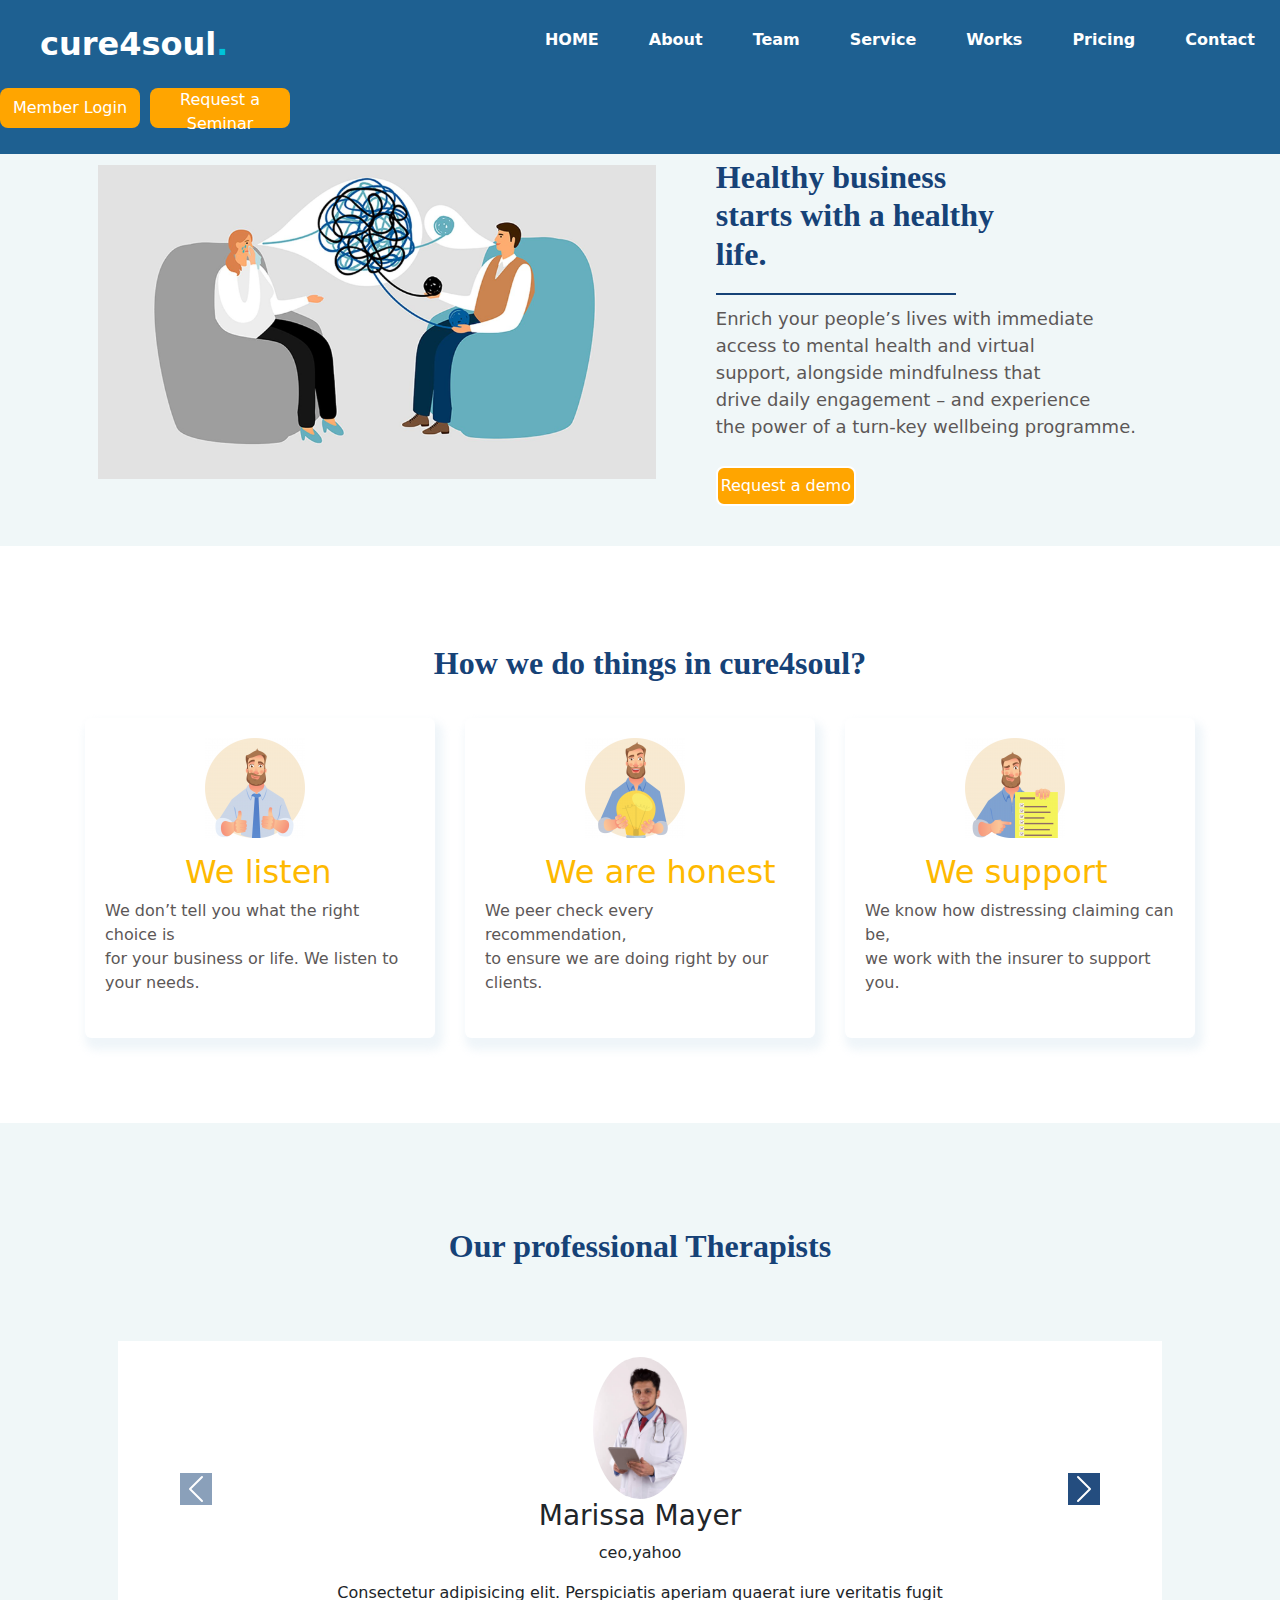
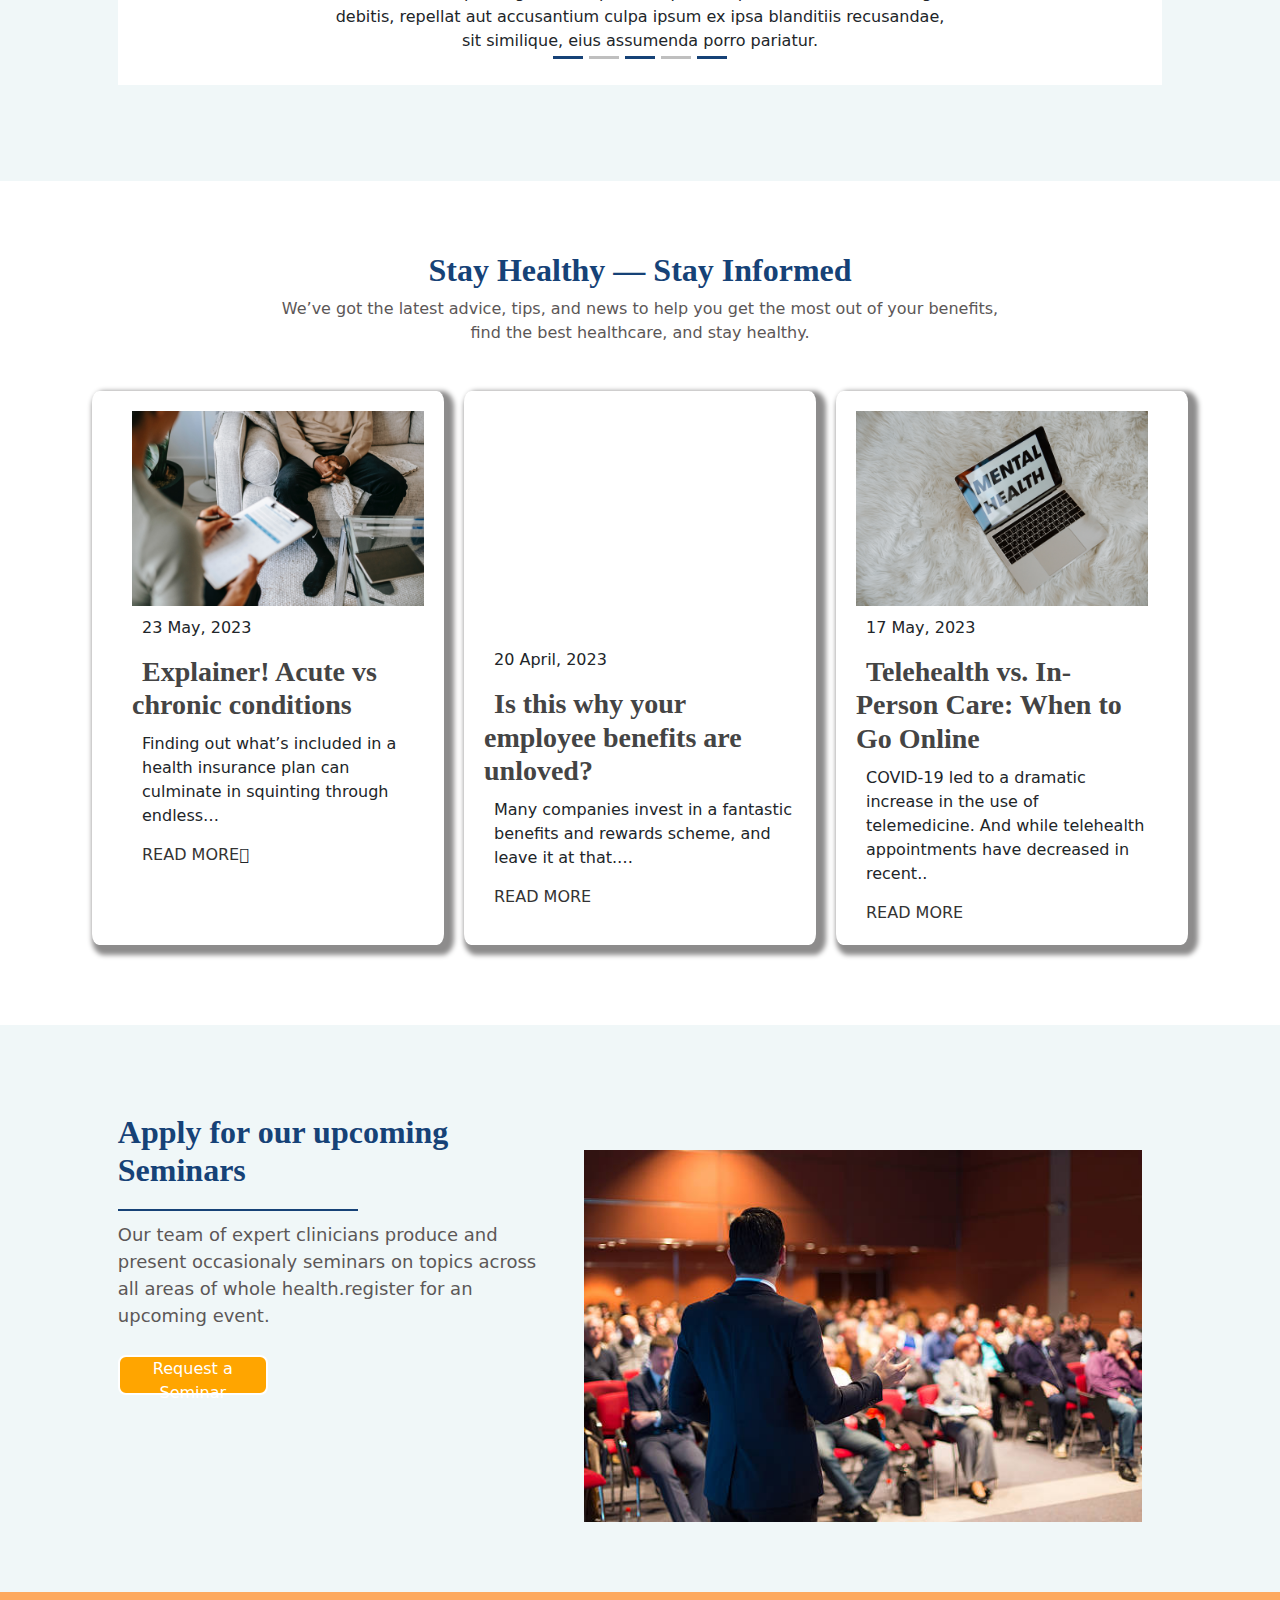
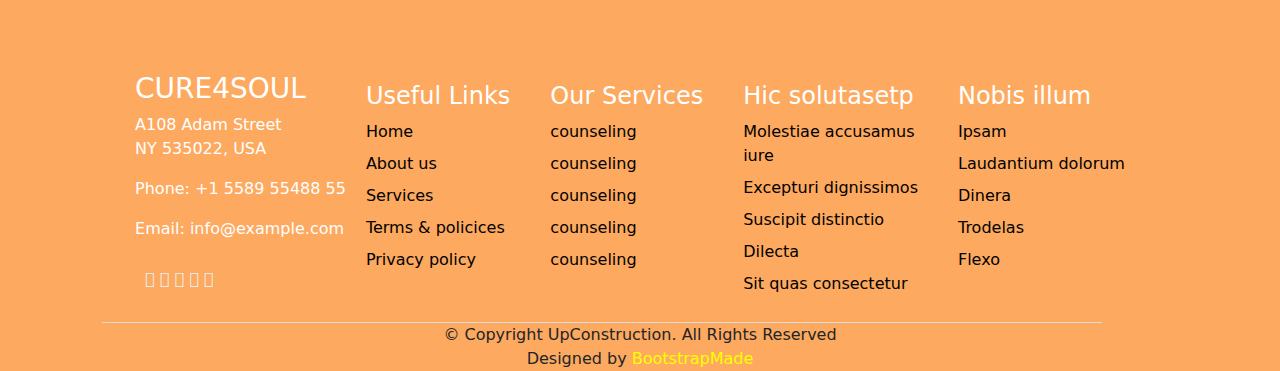
==== home page/home.html @ ed997314 "hh" ====
<!DOCTYPE html>
<html>
    <head>
        <link rel="stylesheet" href="css/bootstrap.min.css">
        <link rel="stylesheet" href="css/main.css">
        <link rel="styleshteet" href="css/all.min.css">
        <link rel="stylesheet" href="css/fontawesome.min.css">
        <script src="js/bootstrap.min.js"></script>
        <script src="js/popper.min.js"></script>
        <title>cure4soul</title>
        <style>  .navbar{
            display: flex;
            justify-content: space-between;
            
            align-items: center;
            position: fixed;
            left:0px;
            right: 0px;
            }
        .navbar ul{display: flex;
            list-style: none;
        justify-content: flex-end;
        }
        .navbar ul li{padding: 20px;
        }
        .navbar ul li a{text-decoration:none;
        font-weight: 600;
        margin:5px;
        color: white;
    
    }
    .navbar ul li a:hover{color: gray;}
    .nav-buttons{margin-right: 40px; padding-bottom: 10px;}
    .btn1 button {
        background-color: orange;
        width: 140px;
        height: 40px;
        border-radius: 8px;
        border-style: none;
       
        
    }
    .btn1 button:hover{background-color: #fad263;}
    .btn1 button a{text-decoration: none;
    color: white;}
    </style>
    </head>
    <body>
        
       <!--navbar--> 
    <section class="nav" >
        <div class="navbar"style="background-color:#1e6091;">
            <h2 style="color: white; font-weight: bold; padding-left: 40px;">cure4soul<span class="dot" style="color: #00c3da;">.</span></h2>
    
            <ul>
                <li><a href="#home" style="color:white ">HOME</a></li>
                <li><a href="#about">About</a></li>
                <li><a href="#team">Team</a></li>
                <li><a href="#service">Service</a></li>
                <li><a href="#client">Works</a></li>
                <li><a href="#prices">Pricing</a></li>
                <li><a href="#contact">Contact</a></li>
                
            </ul>
    
            <div class="nav-buttons" style="display: flex; justify-content: flex-end;">
                <div class="btn1" style="padding-right: 10px;"><button><a href="">Member Login</a></button></div>
                <div class="btn1"><button><a href="">Request a Seminar</a></button></div>
            <div>
    
              
    
            
        </div>
    </section>
    
    



            <!--shop-->
    <section class="shop" id="three" style="margin-top: 70px;padding-bottom:40px;background-color: #f0f7f8">
        <div class="container">
            <div class="shop-details" style="display: flex; justify-content:center;">
                <div class="shop-left" style="width: 50%;margin-right: 40px;">
                    <img src="images/therapy1.jpg" style="width: 100%;margin: auto;padding-top: 45px;">
                </div>

                <div class="shop-right">
                    <div class="shop-div">
                        <h2>Healthy business<br> starts with a healthy<br> life.</h2>
                        <div class="line2"
                            style="width:240px; height:2px;background-color:#164277; margin:20px 0px 0px 20px"></div>
                        <p>Enrich your people’s lives with immediate <br>
                            access to mental health and virtual <br>
                            support, alongside mindfulness that <br>
                             drive daily engagement – and experience<br>
                             the power of a turn-key wellbeing programme.</p>
                        
                        <div class="shop-about"><button><a href="">Request a demo</a></button></div>

                    </div>



                </div>
            </div>

        </div>
    </section> 
    
    <!--service-->
    <div class="title1" style="text-align: center; padding-top: 90px;">
        <h2>How we do things in cure4soul?</h2>
       
    </div>
    <section class="service">
        <div class="contanier">
            <div class="service-details" style="display: flex; justify-content:center;">
                <div class="div-space" style="padding: 15px;">
                    <div class="service-info">
                        <div class="service-img"><img src="images/how1.png"></div>
                        <h2 style="margin-left: 20px;"> We listen</h2>
                        
                        <p>We don’t tell you what the right choice is<br> for
                             your business or life. We listen to your needs.
                        </p>
                    </div>
                </div>
                <div class="div-space" style="padding: 15px;">
                    <div class="service-info">
                        <div class="service-img"><img src="images/how2.png"></div>
                        <h2> We are honest</h2>
                        
                        <p>We peer check every recommendation,<br>
                             to ensure we are doing right by our clients.
                        </p>
                    </div>
                </div>
                <div class="div-space" style="padding: 15px;">
                    <div class="service-info">
                        <div class="service-img"><img src="images/how3.png"></div>
                        <h2> We support</h2>
                        
                        <p>We know how distressing claiming can be,<br>
                             we work with the insurer to support you.
                        </p>
                    </div>
                </div>
                
                
            </div>
            
        </div>
    </section>




    <!--section work-->

    <section id="client" class="text-center py-5 px-5" style="background-color: #f0f7f8;margin-top: 70px;">
        <div class="container">
            <div class="row">
                <div class="col-12 text-center py-5 px-5">
                    <h2 class="client-title">Our professional Therapists</h2>

                    <div id="carouselExampleIndicators" class="carousel slide" data-bs-ride="carousel">
                        <div class="carousel-indicators">
                            <button type="button" data-bs-target="#carouselExampleIndicators" data-bs-slide-to="0"
                                class="active" aria-current="true" aria-label="Slide 1" style="background-color:#164277;"></button>
                            <button type="button" data-bs-target="#carouselExampleIndicators" data-bs-slide-to="1"
                                aria-label="Slide 2" style="background-color:grey; "></button>
                            <button type="button" data-bs-target="#carouselExampleIndicators" data-bs-slide-to="0"
                                class="active" aria-current="true" aria-label="Slide 1" style="background-color:#164277;"></button>
                            <button type="button" data-bs-target="#carouselExampleIndicators" data-bs-slide-to="1"
                                aria-label="Slide 2" style="background-color:grey; "></button>
                            <button type="button" data-bs-target="#carouselExampleIndicators" data-bs-slide-to="0"
                                class="active" aria-current="true" aria-label="Slide 1" style="background-color:#164277;"></button>
                            

                        </div>
                        <div class="carousel-inner">
                            <div class="carousel-item active text-center">
                                <div class="client-item  mt-5 py-3 px-5" style="background-color: #fff;">

                                    <div class="imgg">
                                        <img src="images/docc.jpg" style="width:10%; border-radius:50%;" ></div>
                                    <h3>Marissa Mayer</h3>
                                    <p>ceo,yahoo</p>
                                    <p>
                                    <p>Consectetur adipisicing elit. Perspiciatis aperiam quaerat iure veritatis fugit<br>
                                        debitis, repellat aut accusantium culpa ipsum ex ipsa blanditiis recusandae,<br> sit
                                        similique, eius assumenda porro pariatur.</p>
                                    </p>
                                </div>
                            </div>
                            <div class="carousel-item text-center">
                                <div class="client-item mt-5 py-3 px-5" style="background-color: #fff;">

                                    <img src="images/doc1.jpg"  style="width: 10%;border-radius: 50%;">
                                    <h3>Markzuckerberg</h3>
                                    <p>ceo & founder of facebook</p>
                                    <p>
                                    <p>Consectetur adipisicing elit. Perspiciatis aperiam quaerat iure veritatis fugit<br>
                                        debitis, repellat aut accusantium culpa ipsum ex ipsa blanditiis recusandae,<br> sit
                                        similique, eius assumenda porro pariatur.</p>
                                    </p>
                                </div>
                            </div>
                            <div class="carousel-item text-center">
                                <div class="client-item mt-5 py-3 px-5" style="background-color: #fff;">

                                    <img src="images/doc33.jpg"  style="width: 10%;border-radius: 50%;">
                                    <h3>kerberg</h3>
                                    <p>ceo & founder of facebook</p>
                                    <p>
                                    <p>Consectetur adipisicing elit. Perspiciatis aperiam quaerat iure veritatis fugit<br>
                                        debitis, repellat aut accusantium culpa ipsum ex ipsa blanditiis recusandae,<br> sit
                                        similique, eius assumenda porro pariatur.</p>
                                    </p>
                                </div>
                            </div>
                            <div class="carousel-item text-center">
                                <div class="client-item mt-5 py-3 px-5" style="background-color: #fff;">

                                    <img src="images/doc4.jpg"  style="width: 10%;border-radius: 50%;">
                                    <h3>Mark</h3>
                                    <p>ceo & founder of facebook</p>
                                    <p>
                                    <p>Consectetur adipisicing elit. Perspiciatis aperiam quaerat iure veritatis fugit<br>
                                        debitis, repellat aut accusantium culpa ipsum ex ipsa blanditiis recusandae,<br> sit
                                        similique, eius assumenda porro pariatur.</p>
                                    </p>
                                </div>
                            </div>
                            <div class="carousel-item text-center">
                                <div class="client-item mt-5 py-3 px-5" style="background-color: #fff;">

                                    <img src="images/doc55.jpg" style="width: 10%;border-radius: 50%;">
                                    <h3>Markkk</h3>
                                    <p>ceo & founder </p>
                                    <p>
                                    <p>Consectetur adipisicing elit. Perspiciatis aperiam quaerat iure veritatis fugit<br>
                                        debitis, repellat aut accusantium culpa ipsum ex ipsa blanditiis recusandae,<br> sit
                                        similique, eius assumenda porro pariatur.</p>
                                    </p>
                                </div>
                            </div>

                            <button class="carousel-control-prev" type="button"
                                data-bs-target="#carouselExampleIndicators" data-bs-slide="prev">
                                <span class="carousel-control-prev-icon" aria-hidden="true" style="background-color: #164277;"></span>
                                <span class="visually-hidden">Previous</span>
                            </button>
                            <button class="carousel-control-next" type="button"
                                data-bs-target="#carouselExampleIndicators" data-bs-slide="next">
                                <span class="carousel-control-next-icon" aria-hidden="true" style="background-color: #164277;"></span>
                                <span class="visually-hidden">Next</span>
                            </button>
                            <button class="carousel-control-next" type="button"
                                data-bs-target="#carouselExampleIndicators" data-bs-slide="next">
                                <span class="carousel-control-next-icon" aria-hidden="true" style="background-color: #164277;"></span>
                                <span class="visually-hidden">Next</span>
                            </button>
                            <button class="carousel-control-next" type="button"
                                data-bs-target="#carouselExampleIndicators" data-bs-slide="next">
                                <span class="carousel-control-next-icon" aria-hidden="true" style="background-color: #164277;"></span>
                                <span class="visually-hidden">Next</span>
                            </button>
                            <button class="carousel-control-next" type="button"
                                data-bs-target="#carouselExampleIndicators" data-bs-slide="next">
                                <span class="carousel-control-next-icon" aria-hidden="true" style="background-color: #164277;"></span>
                                <span class="visually-hidden">Next</span>
                            </button>





                        </div>

                    </div>


                </div>
            </div>
        </div>
        </div>
    </section>


 <!--our blog  section-->
        <div class="container" id="five" style="margin-top: 70px;">
            <div class="blog-text">
                <h2>Stay Healthy — Stay Informed</h2>
                <p style="padding-bottom: 20px;">We’ve got the latest advice, tips, and news to help you get the most out of your benefits,<br>
                     find the best healthcare, and stay healthy.</p>
               
             
                <div></div>
                <div></div>
            </div>
            <div class="blog-container" style="display: flex;justify-content: center;">
                <div class="blog">
                    <div class="inner" style="margin-left: 20px;">
                        <img src="images/pexels-alex-green-5699431.jpg">
                        <p style="margin-top:10px">23 May, 2023</p>
                        <h3 style="margin-bottom: 10px;"><a href="">Explainer! Acute vs chronic conditions </a></h3>
                        <p>Finding out what’s included in a health insurance plan can culminate in squinting through endless…  </p>
                        <a href="">READ MORE</a><span><i class="fas fa-arrow-circle-right"></i></i></span>
                    </div>
                </div>
                <div class="blog">
                    <div class="inner">
                        <iframe width="100%" height="220" src="https://www.youtube.com/embed/G0XUimJbz44" title="YouTube video player" frameborder="0" allow="accelerometer; autoplay; clipboard-write; encrypted-media; gyroscope; picture-in-picture; web-share" allowfullscreen></iframe>
                        <P style="margin-top:10px" >20 April, 2023</P>
                        <h3  style="margin-bottom: 10px;"><a href="">Is this why your employee benefits are unloved?</a></h3>
                        <p>Many companies invest in a fantastic benefits and rewards scheme, and leave it at that.…</p>
                        <a href="">READ MORE</a>
                    </div>
                </div>
                <div class="blog">
                    <div class="inner" style="margin-right: 20px;">
                        <img src="images/pexels-polina-zimmerman-3958406.jpg">
                        <P style="margin-top:10px">17 May, 2023</P>
                        <h3  style="margin-bottom: 10px;"><a href="">Telehealth vs. In-Person Care: When to Go Online</a></h3>
                        <p>COVID-19 led to a dramatic increase in the use of telemedicine. And while telehealth appointments have decreased in recent..</p>
                        <a href="">READ MORE</a>
                    </div>
                </div>
            </div>
            
            
        </div>

  

                <!--shop-->
    <section class="seminar" id="three" style="margin-top: 70px;padding-bottom:70px;background-color: #f0f7f8">
        <div class="container">
            <div class="seminar-details" style="display: flex; justify-content:center;">
                <div class="seminar-left">
                    <div class="seminar-div">
                        <h2>Apply for our upcoming Seminars</h2>
                        <div class="line2"
                            style="width:240px; height:2px;background-color:#164277; margin:20px 0px 0px 20px"></div>
                        <p>Our team of expert clinicians produce and present occasionaly
                             seminars on topics across all areas of whole health.register for an upcoming event.</p>
                        
                        <div class="seminar-about"><button><a href="">Request a Seminar</a></button></div>

                    </div>



                </div>
                <div class="seminar-left" style="width: 50%;margin-right: 40px;">
                    <img src="images/seminar.jpg" style="width: 100%;margin: auto;padding-top: 45px;">
                </div>

                
            </div>

        </div>
    </section> 
    

    <!--footer-->
    <section class="footer" style="width:100% ;height:100%;padding-top: 70px;background-color:#fda95f;">
        <div class="container-fluid">
          
              
                        <div class="footer-content" style="display: flex; justify-content:center;">
                            <div class="footer-text; padding:20px">

                                <h3 style="padding-top: 10px; color:white;font-size: 28px;">CURE4SOUL</h3>
                                <p style="color: white;">A108 Adam Street<br>
                                    NY 535022, USA</p>
                                <p style="color: white;">Phone: +1 5589 55488 55
                                </p>
                                <p style="color: white;">Email: info@example.com</p>
                                <div class="icons" style="padding: 10px; color:#e4f0f1;">
                                    <i class="fab fa-cloud"></i>
                                    <i class="fas fa-facebook"></i>
                                    <i class="fas fa-instagram"></i>
                                    <i class="fas fa-twitter"></i>
                                    <i class="fas fa-youtube"></i>
                                </div>

                            </div>
                            <div class="footer-2">
                                <h3>Useful Links</h3>
                                <h5><a href="">Home</a></h5>
                                <h5><a href="">About us</a></h5>
                                <h5><a href="">Services</a></h5>
                                <h5><a href="">Terms & policices</a></h5>
                                <h5><a href="">Privacy policy</a></h5>
                            </div>
                            <div class="footer-2">
                                <h3>Our Services</h3>
                                <h5><a href="">counseling</a></h5>
                                <h5><a href="">counseling</a></h5>
                                <h5><a href="">counseling</a></h5>
                                <h5><a href="">counseling</a></h5>
                                <h5><a href="">counseling</a></h5>
                            </div>
                            <div class="footer-2">
                                <h3>Hic solutasetp</h3>
                                <h5><a href="">Molestiae accusamus<br> iure</a></h5>
                                <h5><a href="">Excepturi dignissimos</a></h5>
                                <h5><a href="">Suscipit distinctio</a></h5>
                                <h5><a href="">Dilecta</a></h5>
                                <h5><a href="">Sit quas consectetur</a></h5>
                            </div>
                            <div class="footer-2">
                                <h3>Nobis illum</h3>
                                <h5><a href="">Ipsam</a></h5>
                                <h5><a href="">Laudantium dolorum</a></h5>
                                <h5><a href="">Dinera</a></h5>
                                <h5><a href="">Trodelas</a></h5>
                                <h5><a href="">Flexo</a></h5>
                            </div>

                        </div>
                        <div class="line" style="background-color:gainsboro; width: 1000px;height:1px;margin-left: 90px;"></div>
                        <div class="copyright" style="text-align: center;">
                            © Copyright UpConstruction. All Rights Reserved<br>
                            Designed by <span style="color:yellow"> BootstrapMade</span>
                        </div>

                    </div>

               
        </div>
    </section>
    </body>
</html>
---- home page/css/main.css ----
*{margin: 0;
    padding: 0;
    box-sizing: border-box;}


/*shop*/
.shop{padding-top: 50px;}
.shop-left img{width: 100%;
    margin-left: 60px;

}
.shop-left{
  
  width:40%
}
.shop-right{
    width: 40%;
margin-right: 40px;margin-top: 30px;
}

.shop-div h2{margin-top: 10px;
margin-left: 20px;
color:#164277;
font-family: BerlingskeSerif, Georgia, "Times New Roman", Times, serif;
margin-top: 0.5rem;
font-weight: bold;}
.shop-div p{margin-top: 10px;
    margin-left: 20px;
color:rgb(92, 87, 87);
font-size: 18px;}
.shop-about button{margin-top: 10px;
background-color: orange;
width:140px;
height: 40px;
border-color: white;
border-style: solid;
border-radius: 8px;
margin-left: 20px;
}
.shop-about button:hover{background-color: #fad263;}
.shop-about a{text-decoration: none;
color:white}

/*service*/
.div-line1{width: 220px;
    height: 6px;
    background-color: #a7a7a7;}
    .service-info h4{color: #feb900;}
    .div-line1:hover{background-color: #feb900;}
    .service-info{width: 350px;
    height:320px;
    padding: 20px;
    border-radius: 2%;
    border-color: rgb(187, 186, 186);
    box-shadow:4px 8px 8px 4px rgba(228, 239, 245, 0.6);
    }
.service-info:hover{width: 360px;
    height:330px;
    background-color: rgb(218, 236, 243);
}
    .service-info h2{padding-left: 60px;
        padding-top: 15px;
    color: #feb900;}
    .service-img {padding-left: 100px;}
    .service-info P{color:rgb(92, 87, 87);}
.title1 h2{margin-top: 10px;
    margin-left: 20px;
    color:#164277;
    font-family: BerlingskeSerif, Georgia, "Times New Roman", Times, serif;
    margin-top: 0.5rem;
    font-weight:bold;
margin-bottom: 20px;}

*{margin: 0;
padding: 0;
box-sizing: border-box;}
/*header*/
/*navbar*/
.navbar{background-color:#fff;
    display: flex;
    justify-content: space-between;
    padding:1;
    align-items: center;
    position: fixed;
    left:0px;
    right: 0px;
    z-index: 9999;}
.navbar ul{display: flex;
    list-style: none;
justify-content: flex-end;
}
.navbar ul li{padding: 20px;
}
.navbar ul li a{text-decoration: none;
color: black;
font-weight: 600;
margin:5px;}
.navbar ul li a:hover{color: gray;}
.header{height: 100vh;
background-image: url(images/bg-image-28.jpg);
background-size: cover;
background-position: center center;
}
/*doctor*/
.client-title{text-align: center;
    color:#164277;
font-family: BerlingskeSerif, Georgia, "Times New Roman", Times, serif;
margin-top: 0.5rem;
padding-bottom: 20px;
font-weight: bold}    
/*blog swction*/
.blog-text h2{text-align: center;
    color:#164277;
font-family: BerlingskeSerif, Georgia, "Times New Roman", Times, serif;
margin-top: 0.5rem;
font-weight: bold;}
    .blog-text p{text-align: center;
        color:rgb(92, 87, 87);}
    .blog{width:33.333%;
    float: left;
    padding:20px;
    margin: 10px;
    border-radius: 2%;
    border-style: solid grey;
    box-shadow: 5px 5px 5px 5px rgb(141, 140, 140);
   
   
}   
    .inner{background-color:white;
    text-align: left;
    }
    .inner p{ margin: 0 0 15px;
        margin-left: 10px;
    }
    .inner h3 a{color:#444444;
    text-decoration: none;
    font-weight: bold;
    font-family: var(--font-serif,serif);
    }
    .inner h3 a:hover{color: orange;}
    .inner a{color:#333333;
    text-decoration: none;
    margin-left: 10px;}
    .inner a:hover{color: #164277;}
    .blog img{width: 100%;}
    
    
/*seminar*/
.seminar{padding-top: 50px;}
.seminar-right img{width: 100%;
    margin-left: 60px;

}
.seminar-right{
  
  width:40%
}
.seminar-left{
    width: 40%;
    margin-right: 40px;margin-top: 30px;
}

.seminar-div h2{margin-top: 10px;
margin-left: 20px;
color:#164277;
font-family: BerlingskeSerif, Georgia, "Times New Roman", Times, serif;
margin-top: 0.5rem;
font-weight: bold;}
.seminar-div p{margin-top: 10px;
    margin-left: 20px;
color:rgb(92, 87, 87);
font-size: 18px;}
.seminar-about button{margin-top: 10px;
background-color: orange;
width:150px;
height: 40px;
border-color: white;
border-style: solid;
border-radius: 8px;
margin-left: 20px;
}
.seminar-about button:hover{background-color: #fad263;}
.seminar-about a{text-decoration: none;
color:white}
   
/*footer*/
.footer-text{padding-right: 15px;}
.footer-text h3{
    font-size:28px;
    
}
.footer-2{ padding: 20px;}
.footer-2 h3{font-size: 24px;
    color: white;

}
.footer-2 h5 a{color:black;
    text-decoration: none;
    font-size: 16px;
   
}
.footer-layer{    width: 100%;
    height: 100%;
    background-color: rgba(0, 0, 0, 0.6);
    color: antiquewhite;
    display: flex;
    align-items: center;
    justify-content: center;}
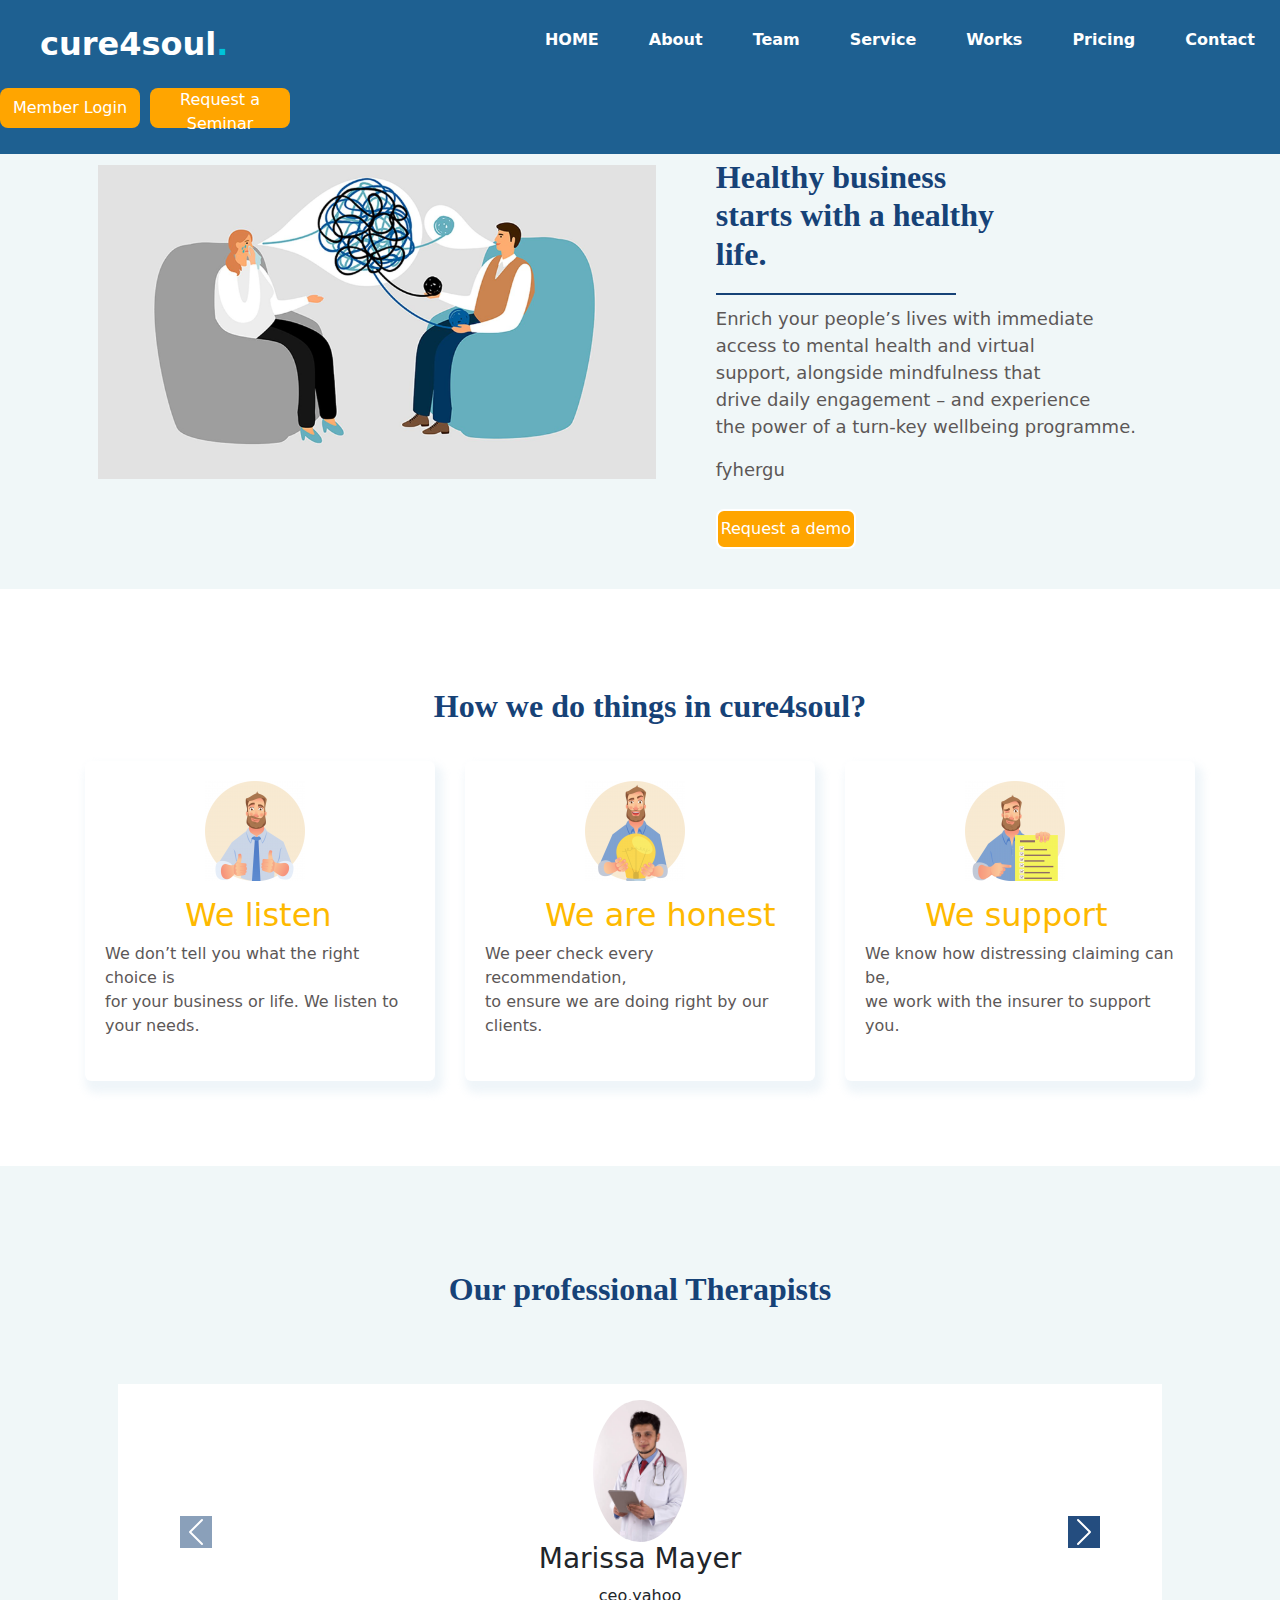
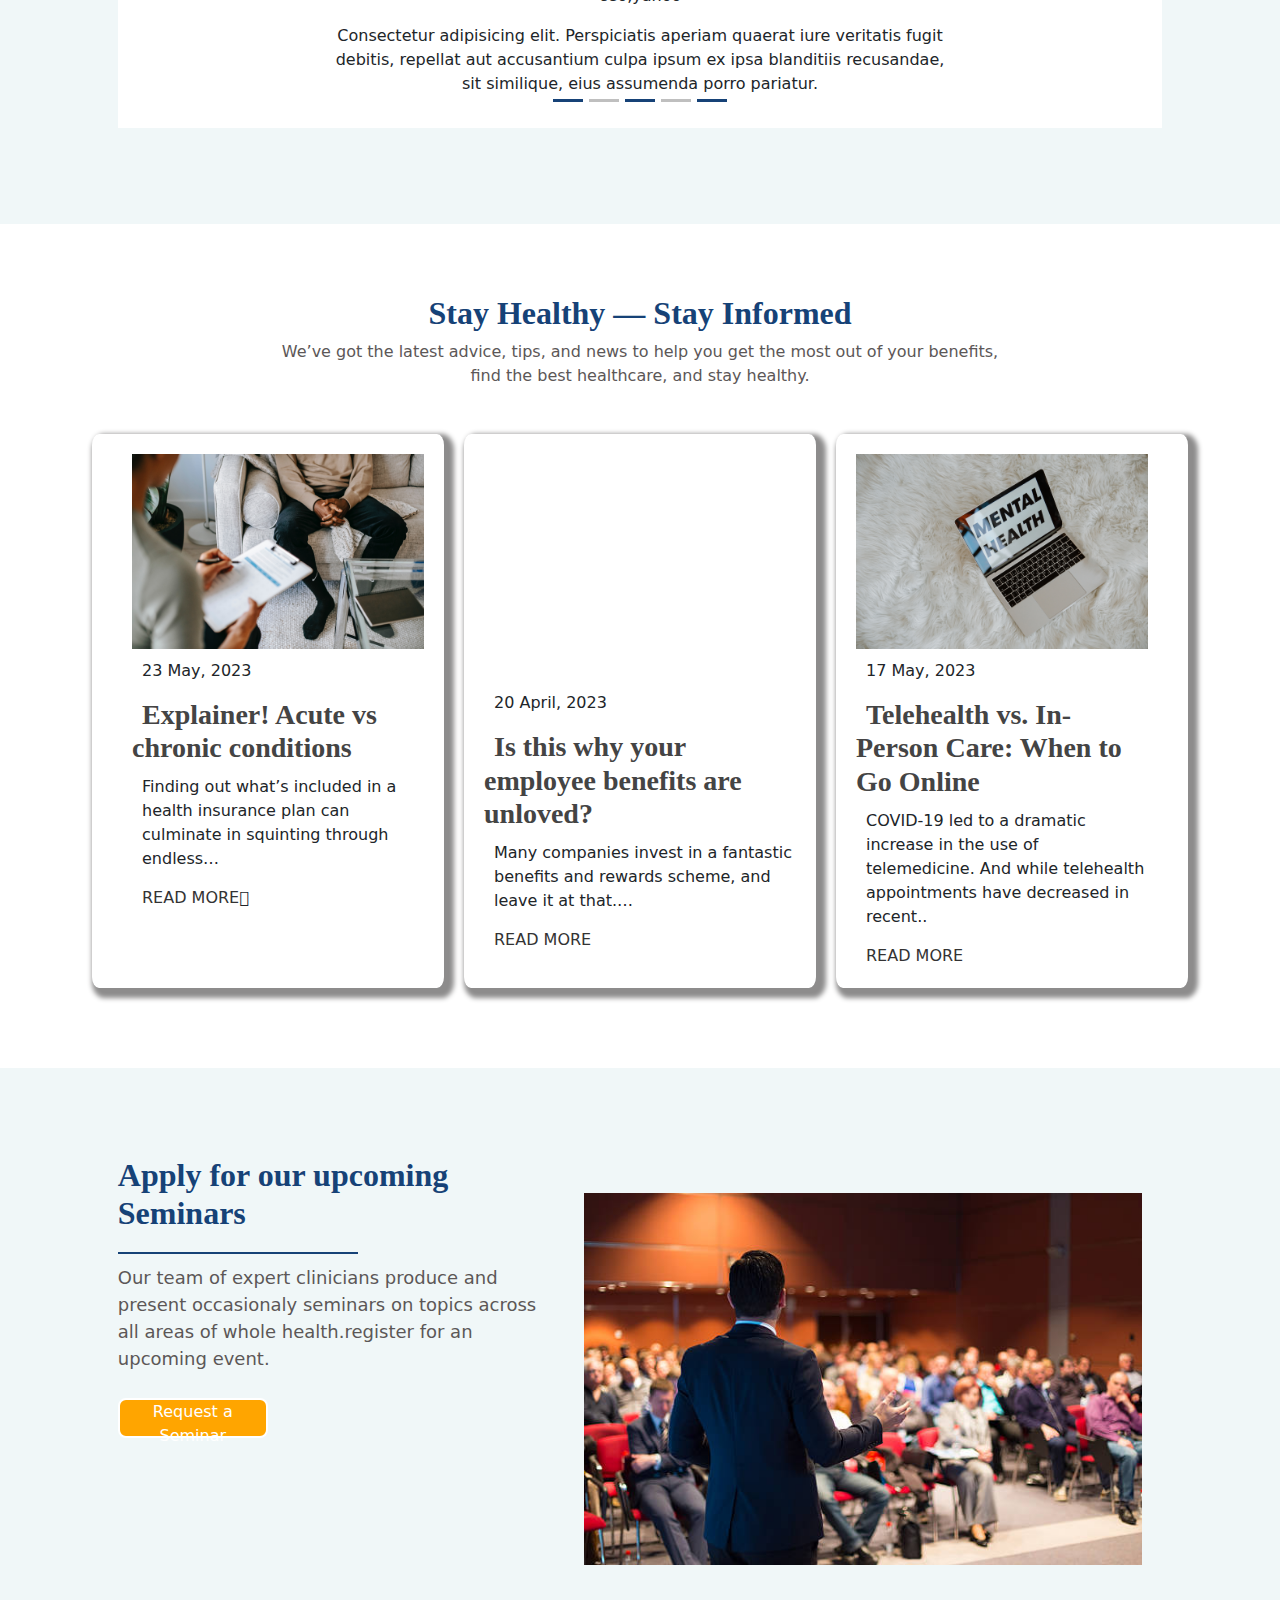
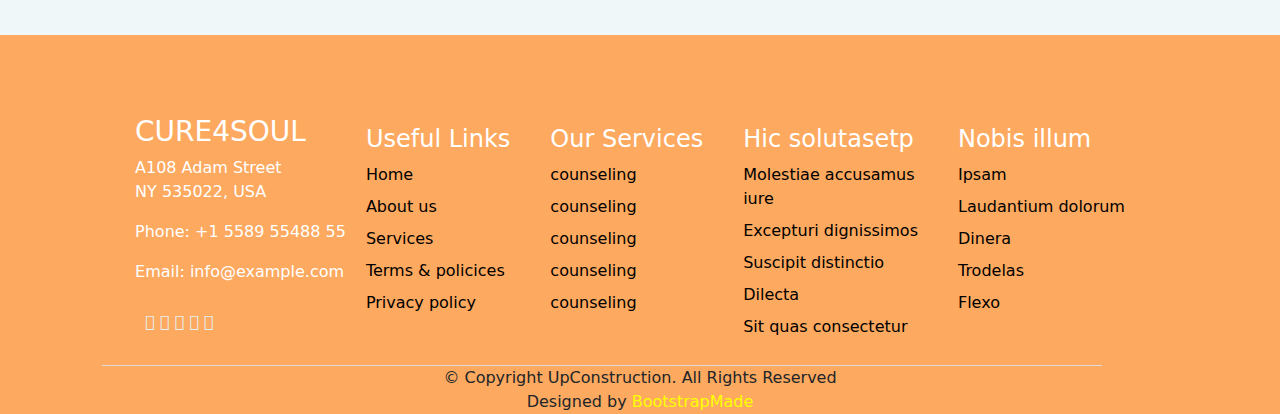
==== commit 0c5634e6: "hh" ====
--- a/home page/home.html
+++ b/home page/home.html
@@ -1,3 +1,4 @@
+
 <!DOCTYPE html>
 <html>
     <head>
@@ -96,6 +97,7 @@
                             support, alongside mindfulness that <br>
                              drive daily engagement – and experience<br>
                              the power of a turn-key wellbeing programme.</p>
+                        <p>fyhergu</p>
                         
                         <div class="shop-about"><button><a href="">Request a demo</a></button></div>
 
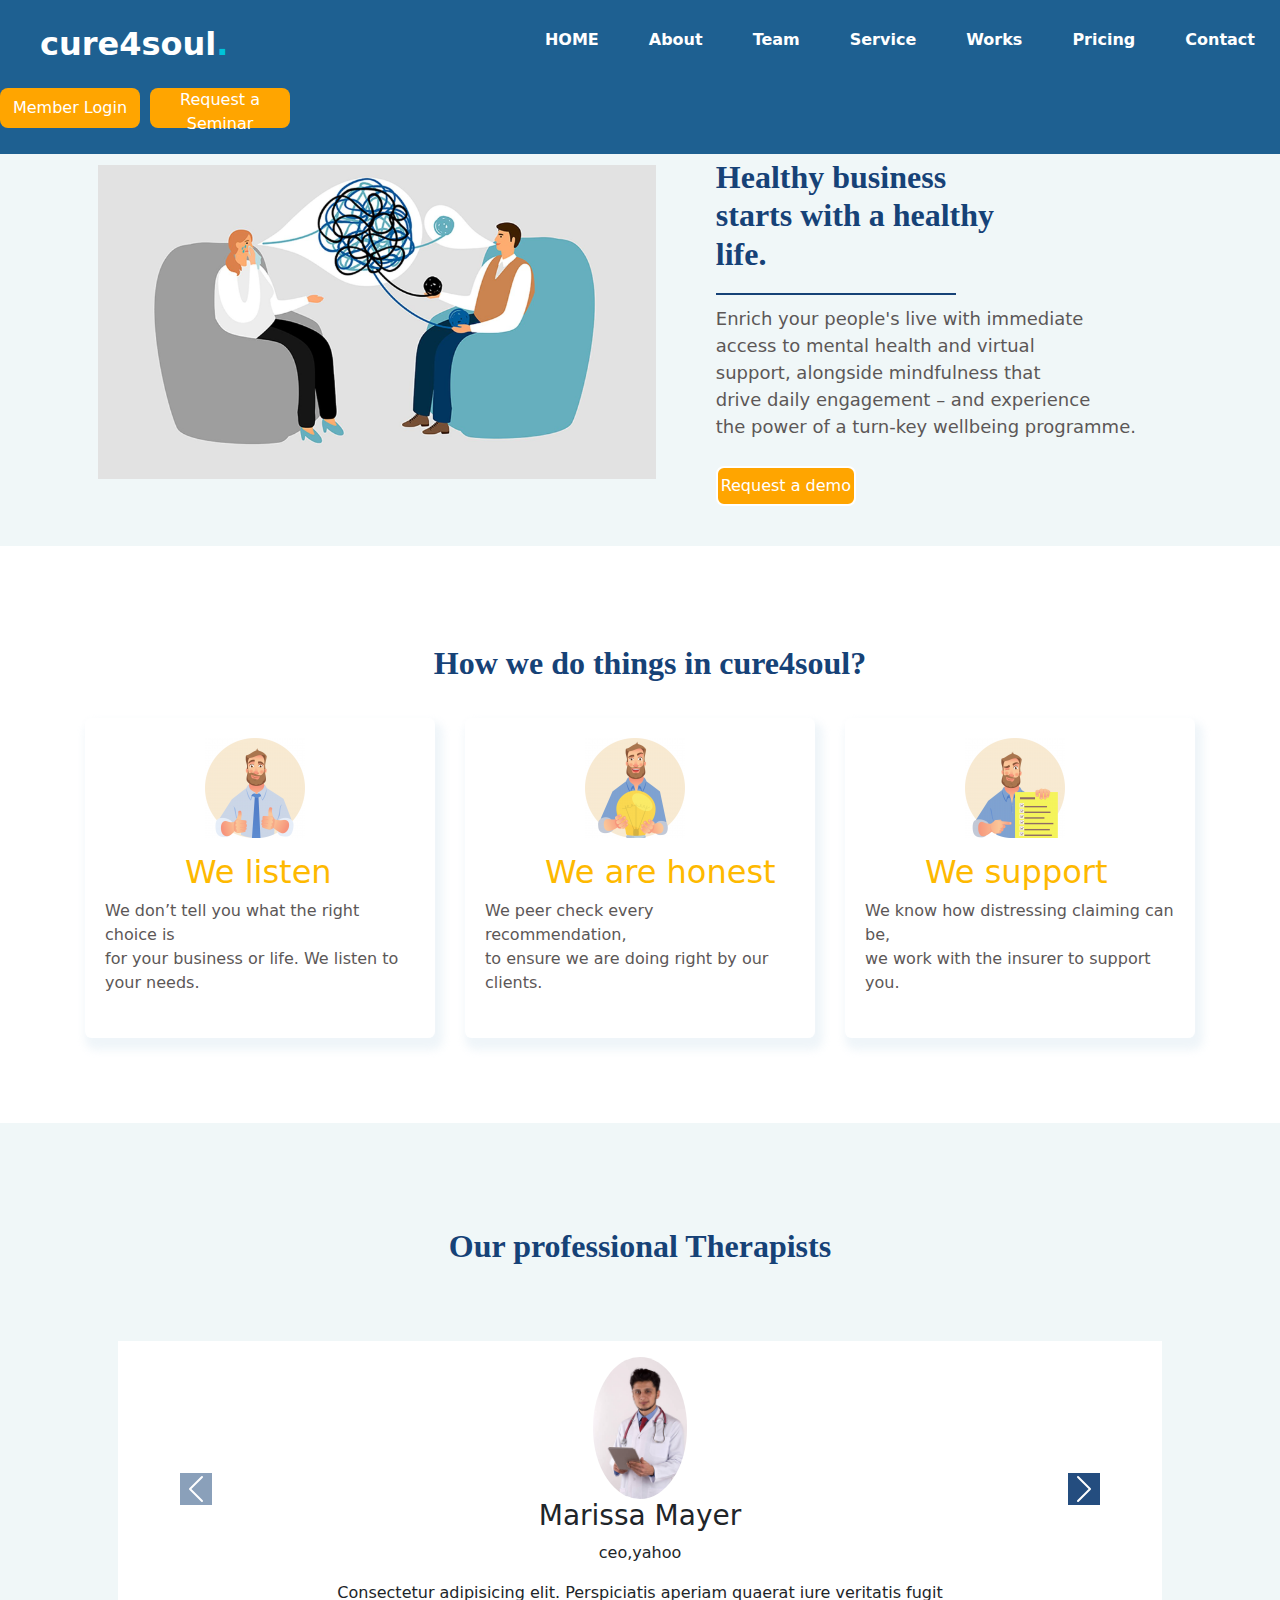
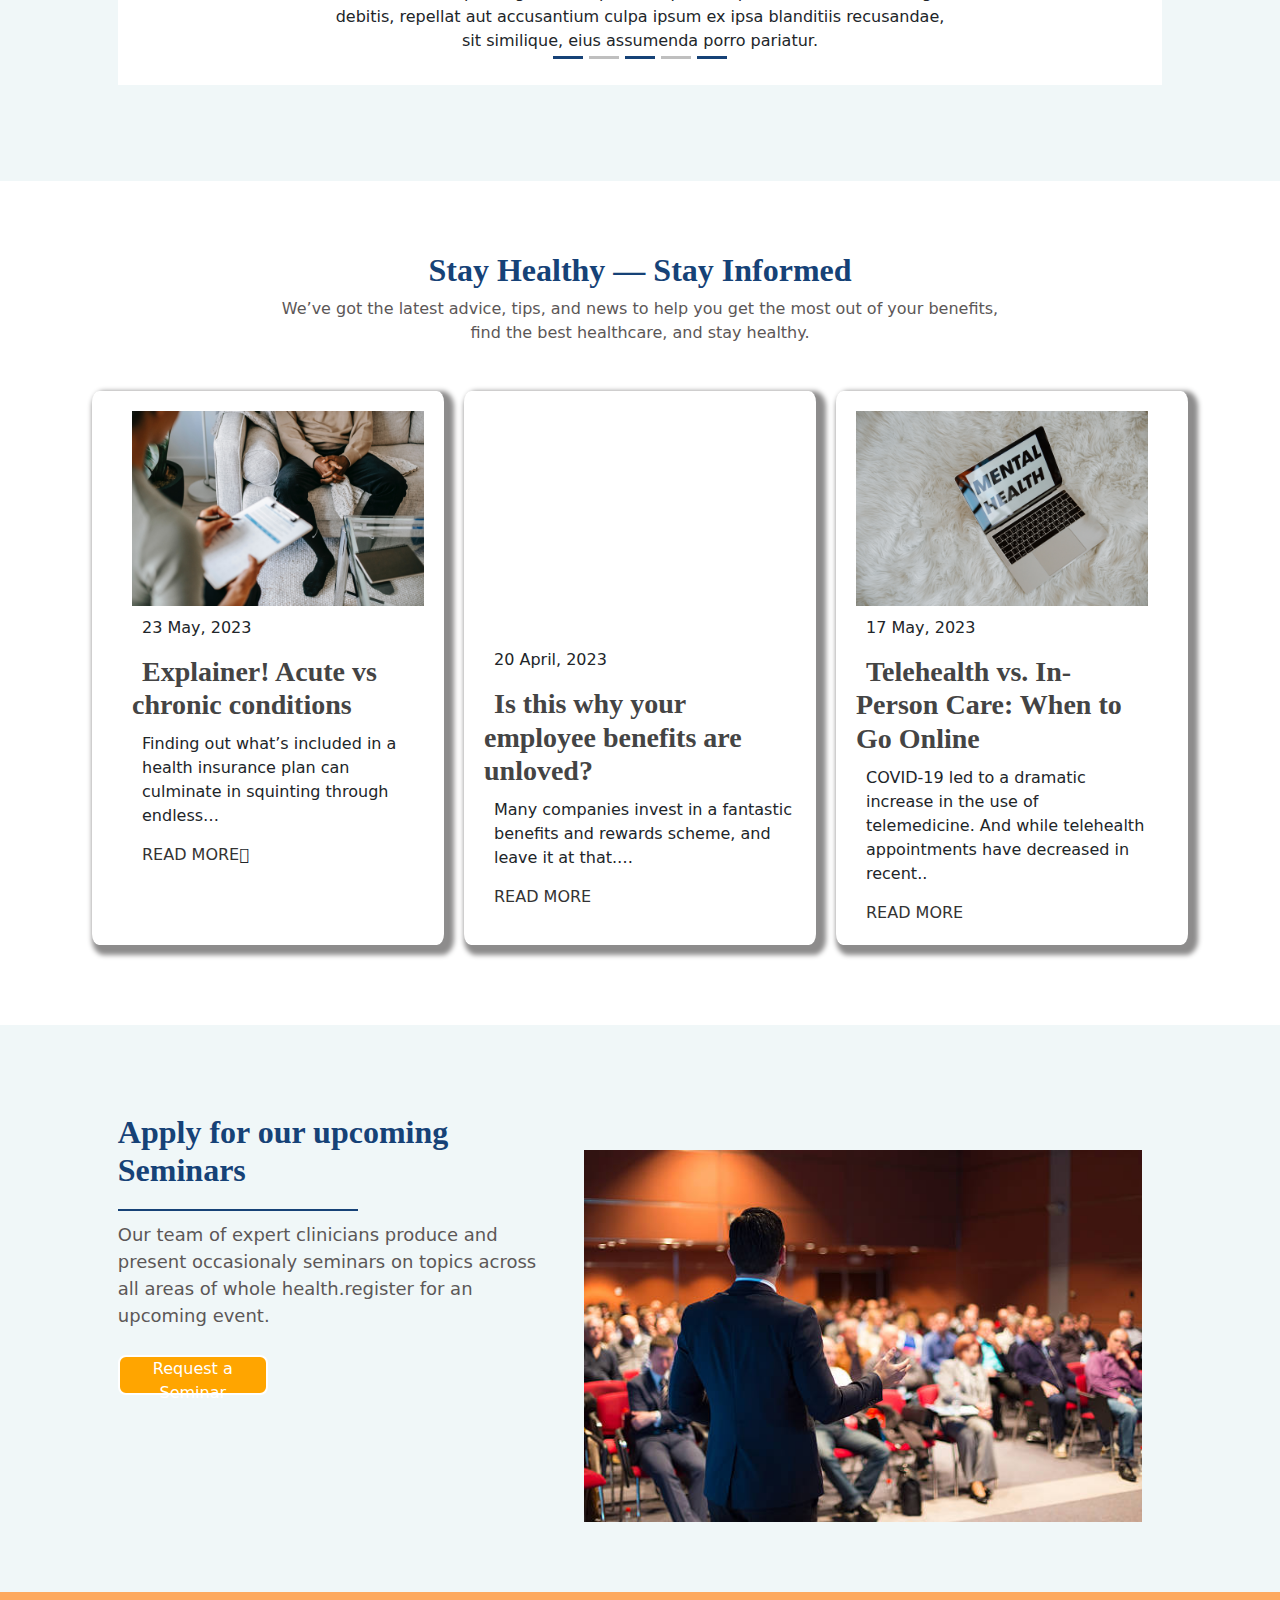
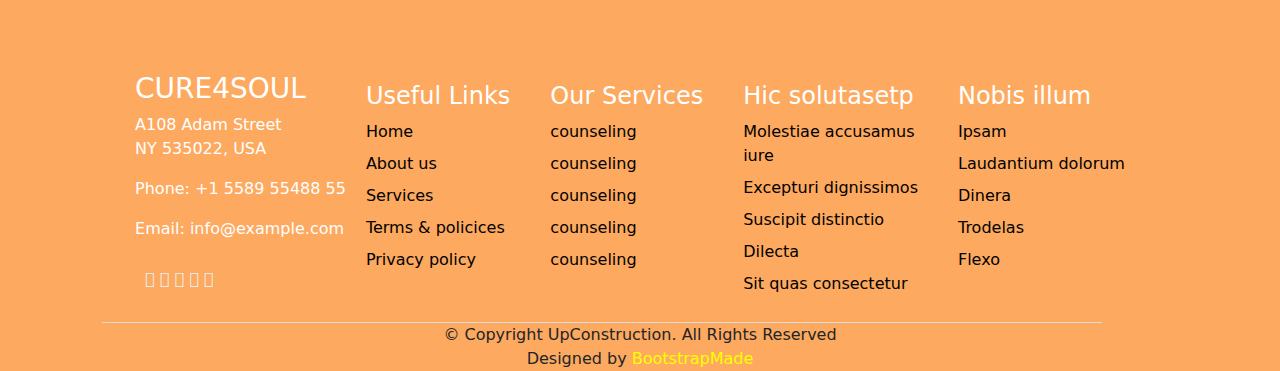
==== commit e1486b09: "tt" ====
--- a/home page/home.html
+++ b/home page/home.html
@@ -92,12 +92,12 @@
                         <h2>Healthy business<br> starts with a healthy<br> life.</h2>
                         <div class="line2"
                             style="width:240px; height:2px;background-color:#164277; margin:20px 0px 0px 20px"></div>
-                        <p>Enrich your people’s lives with immediate <br>
+                        <p>Enrich your people's live with immediate <br>
                             access to mental health and virtual <br>
                             support, alongside mindfulness that <br>
                              drive daily engagement – and experience<br>
                              the power of a turn-key wellbeing programme.</p>
-                        <p>fyhergu</p>
+                       
                         
                         <div class="shop-about"><button><a href="">Request a demo</a></button></div>
 
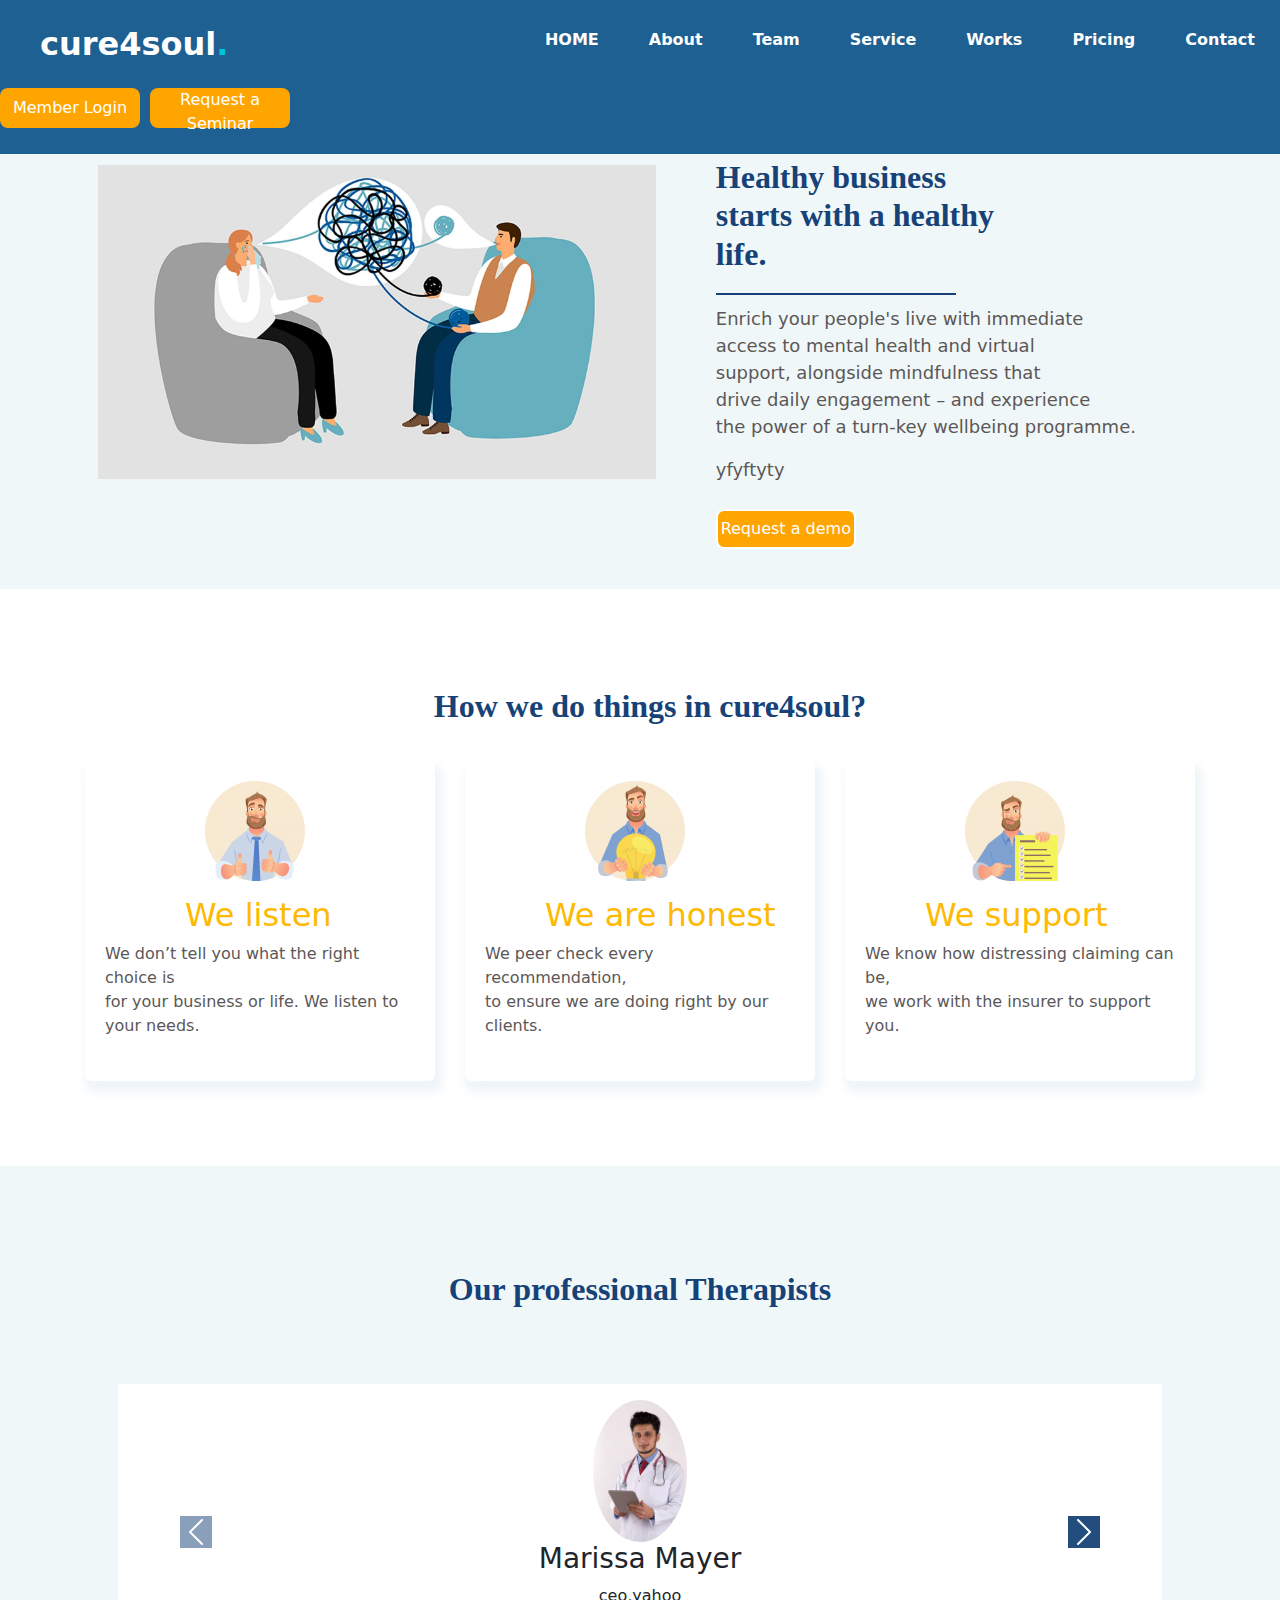
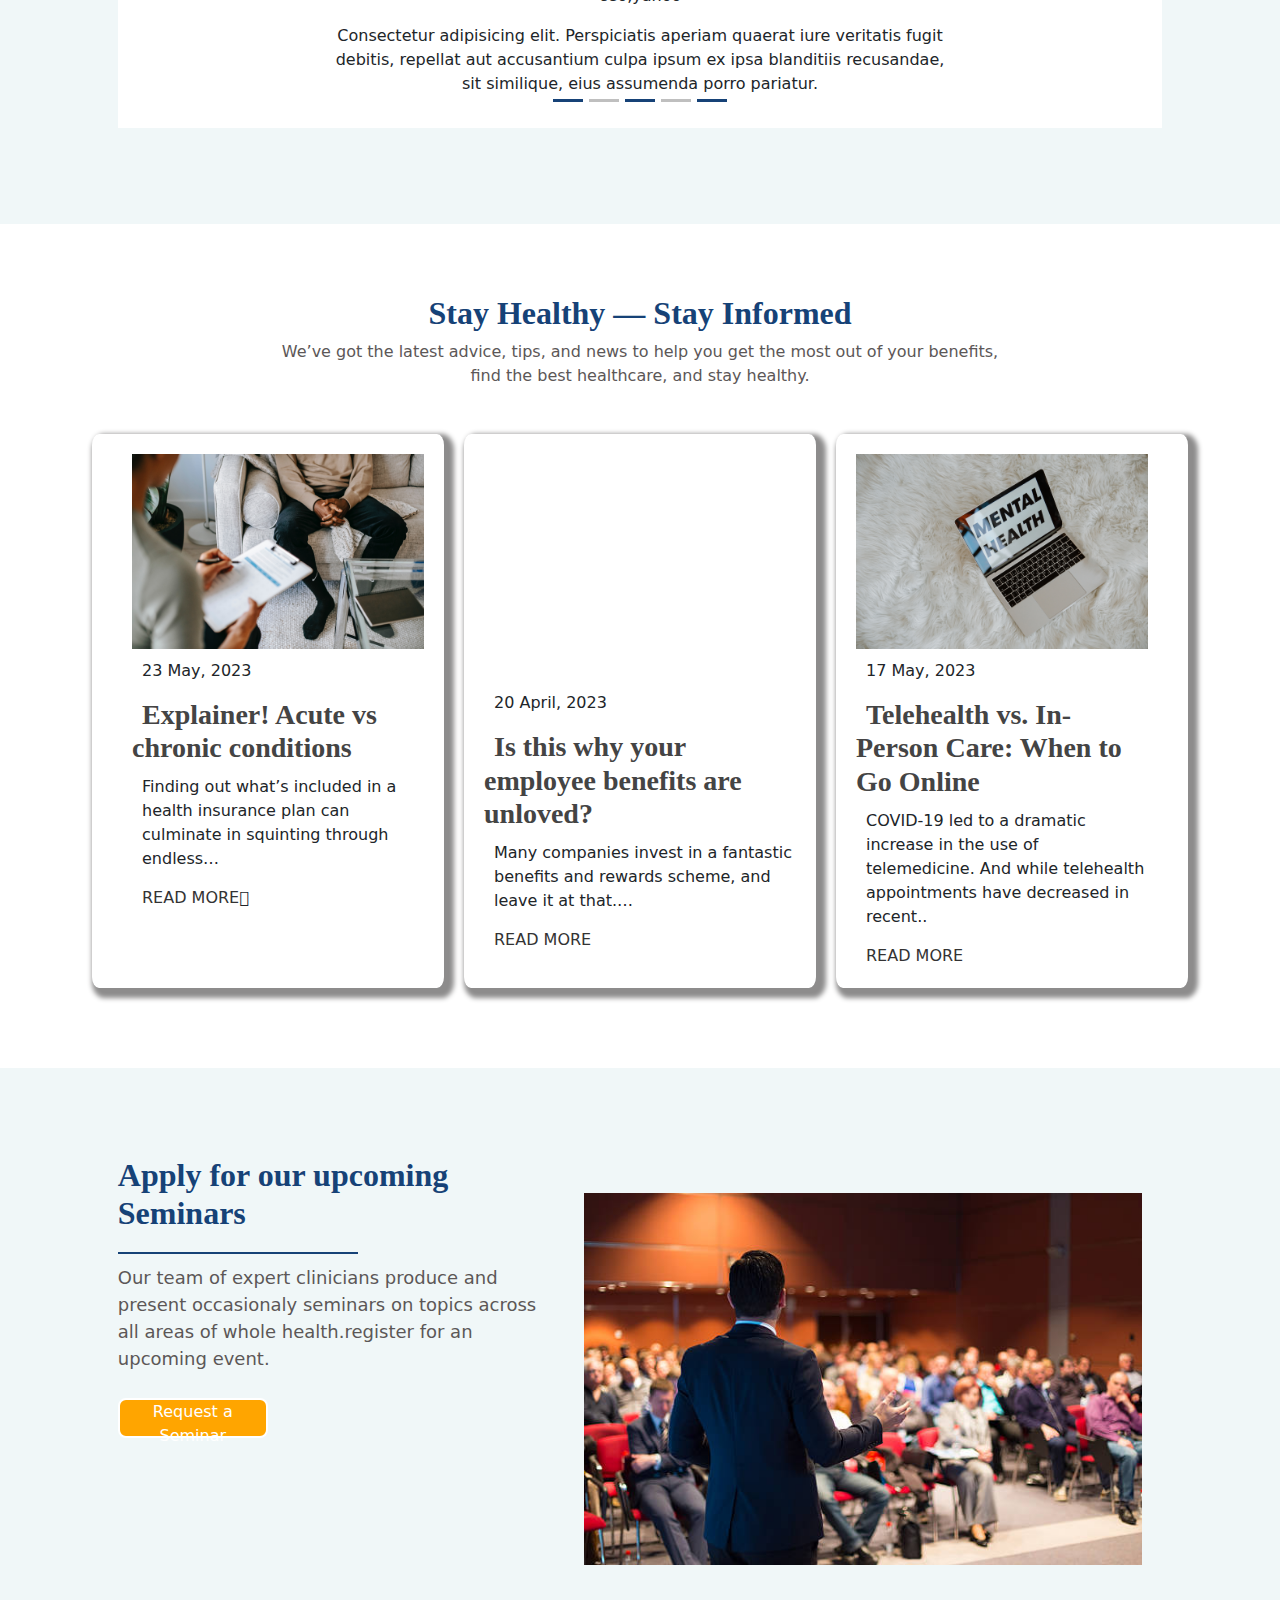
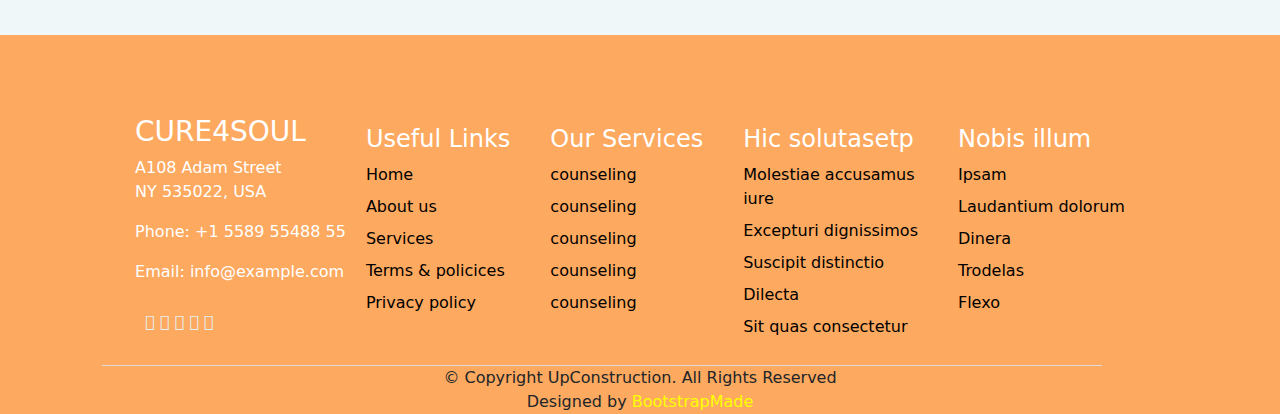
==== commit 54660f58: "yy" ====
--- a/home page/home.html
+++ b/home page/home.html
@@ -97,6 +97,8 @@
                             support, alongside mindfulness that <br>
                              drive daily engagement – and experience<br>
                              the power of a turn-key wellbeing programme.</p>
+                            <p>yfyftyty</p>
+                            
                        
                         
                         <div class="shop-about"><button><a href="">Request a demo</a></button></div>
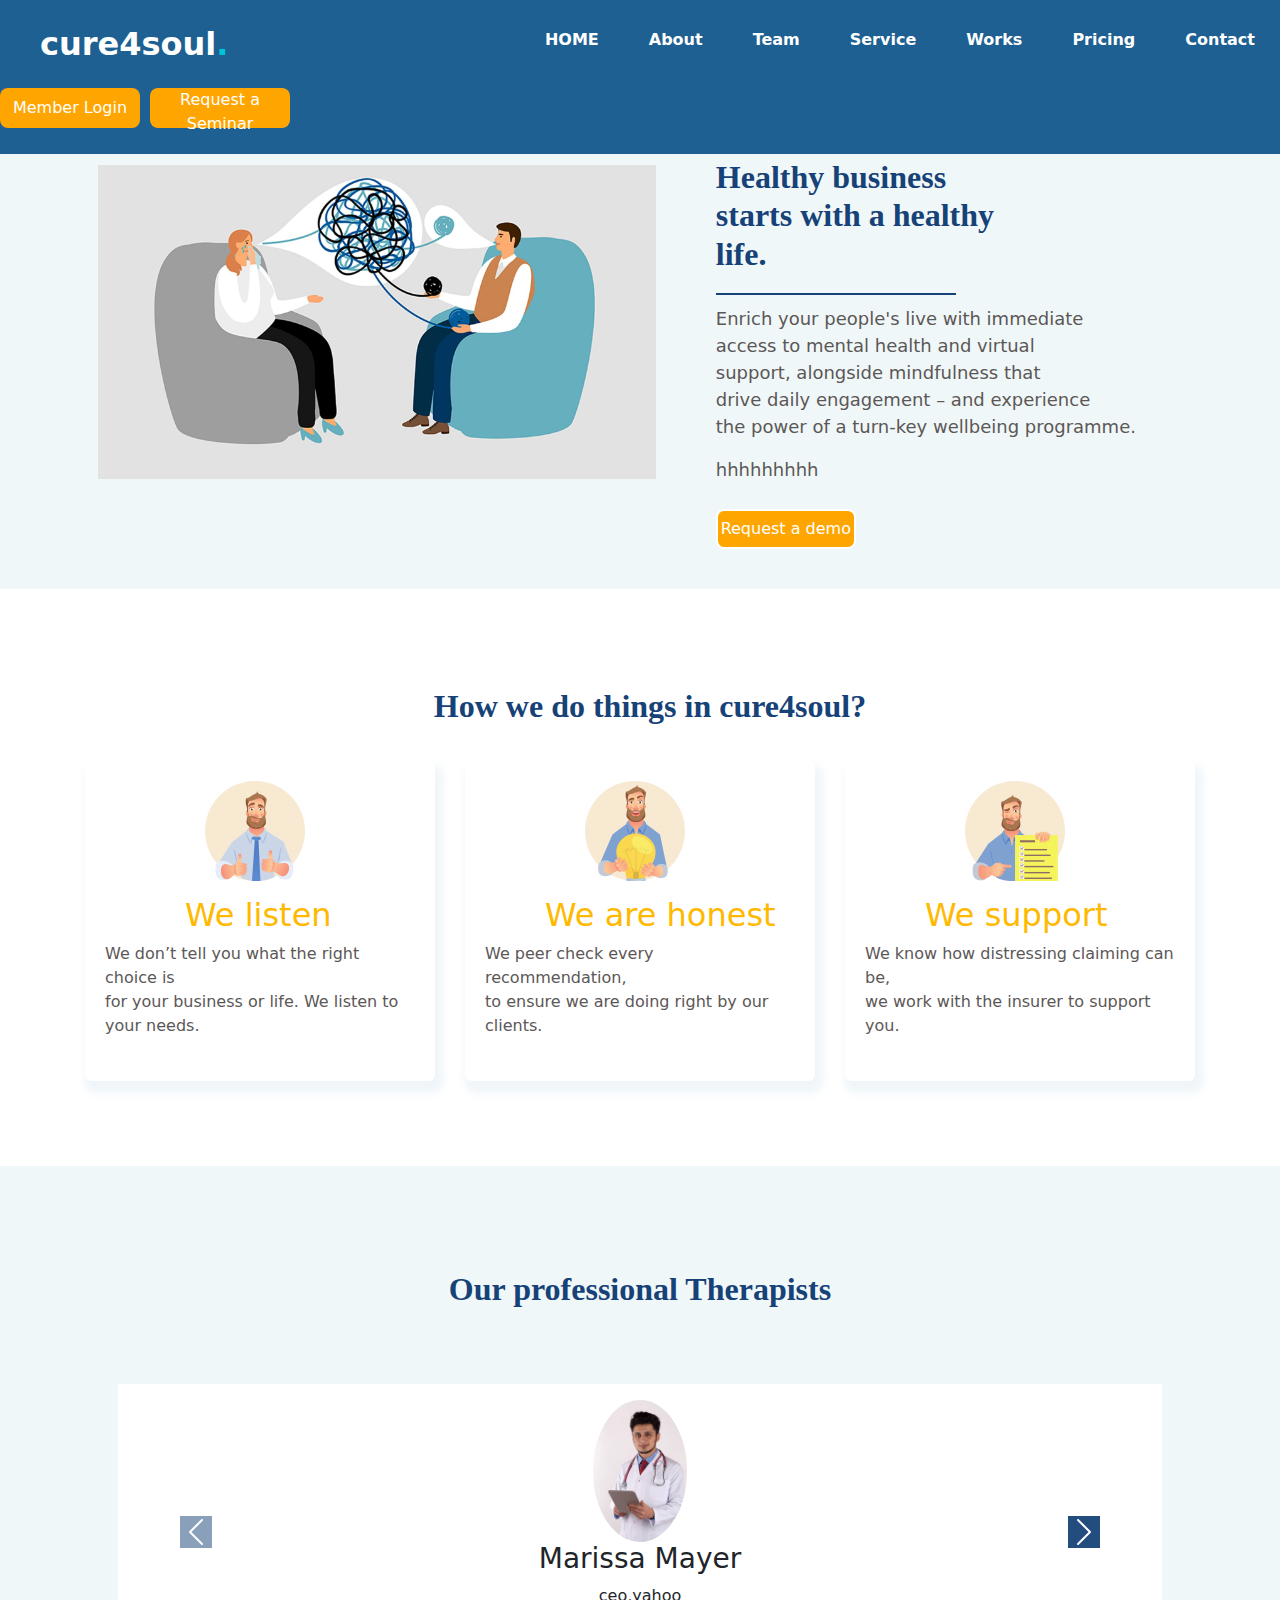
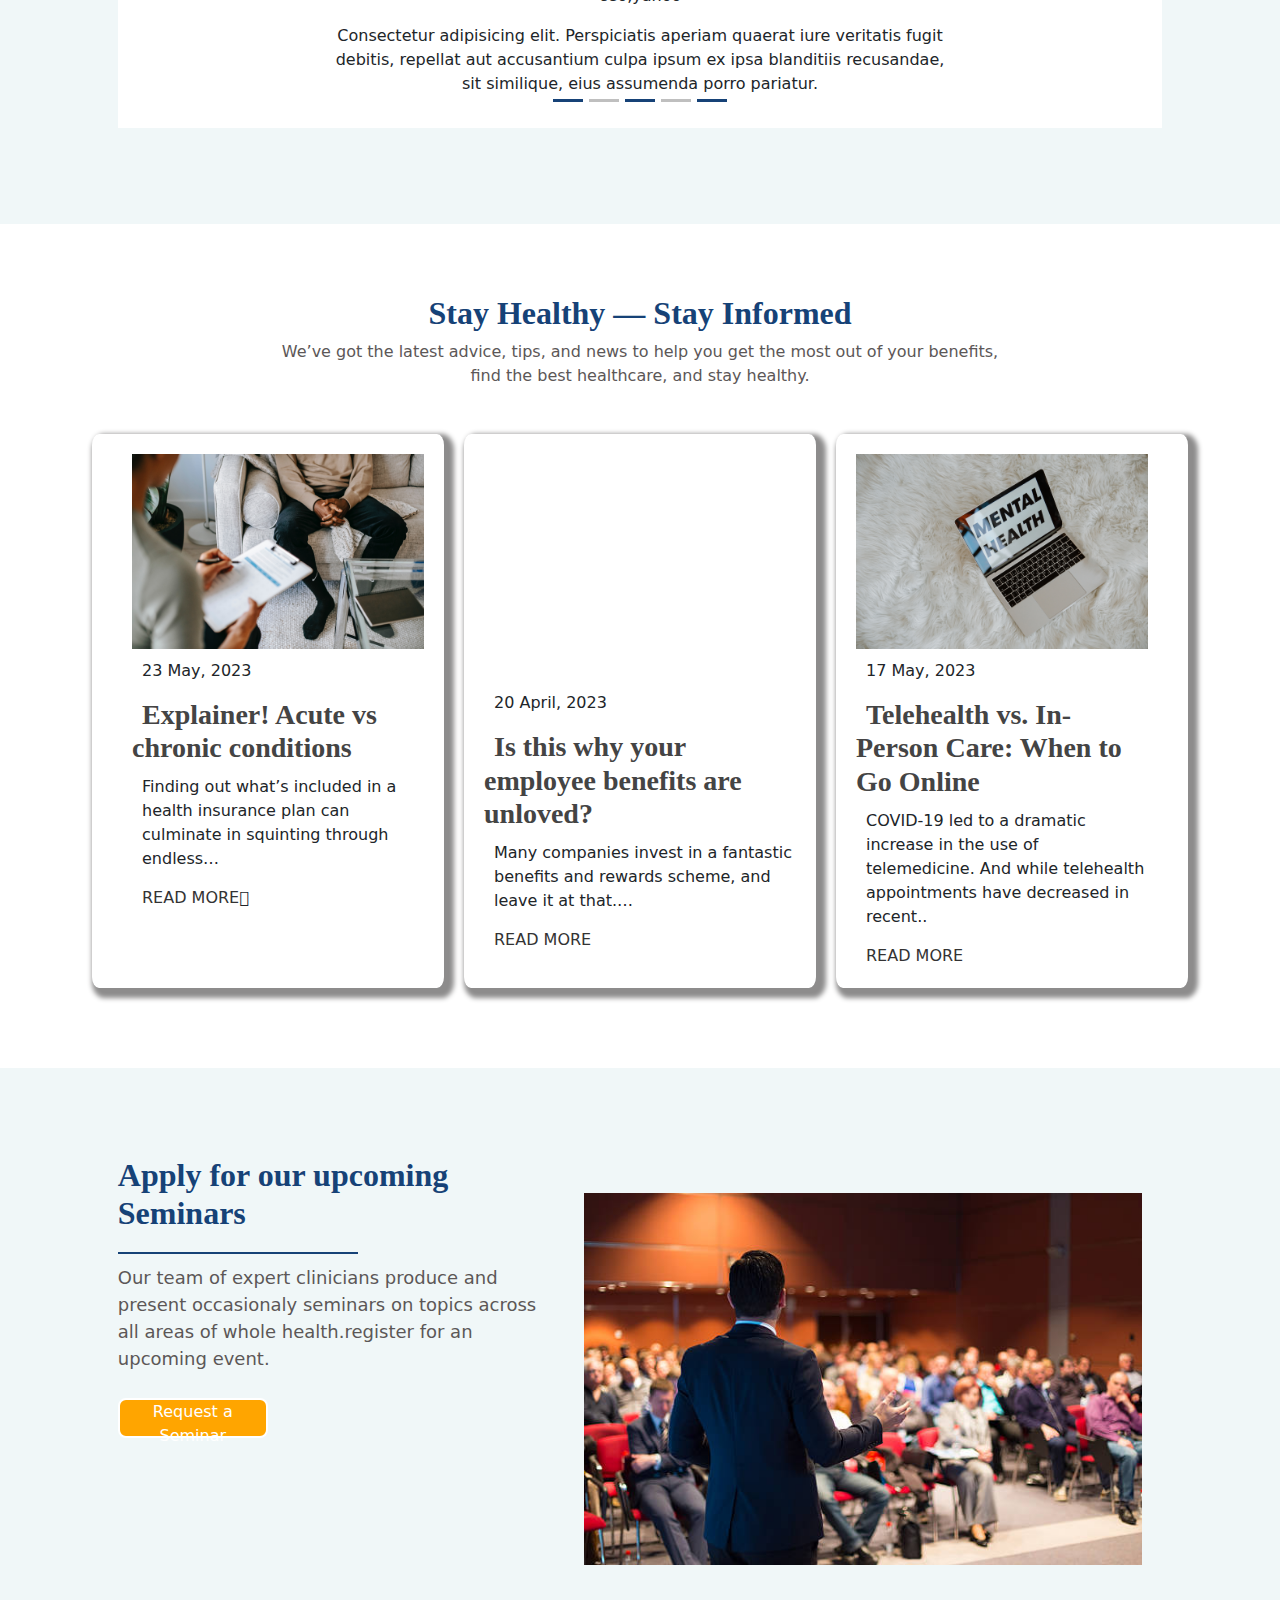
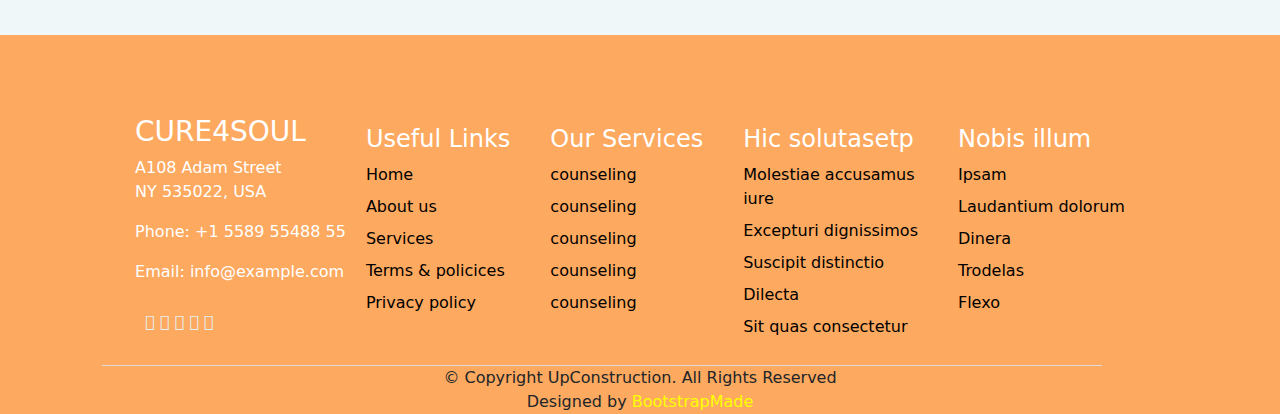
==== commit 2152d522: "gg" ====
--- a/home page/home.html
+++ b/home page/home.html
@@ -97,8 +97,8 @@
                             support, alongside mindfulness that <br>
                              drive daily engagement – and experience<br>
                              the power of a turn-key wellbeing programme.</p>
-                            <p>yfyftyty</p>
-                            
+                            <p>hhhhhhhhh</p>
+
                        
                         
                         <div class="shop-about"><button><a href="">Request a demo</a></button></div>
